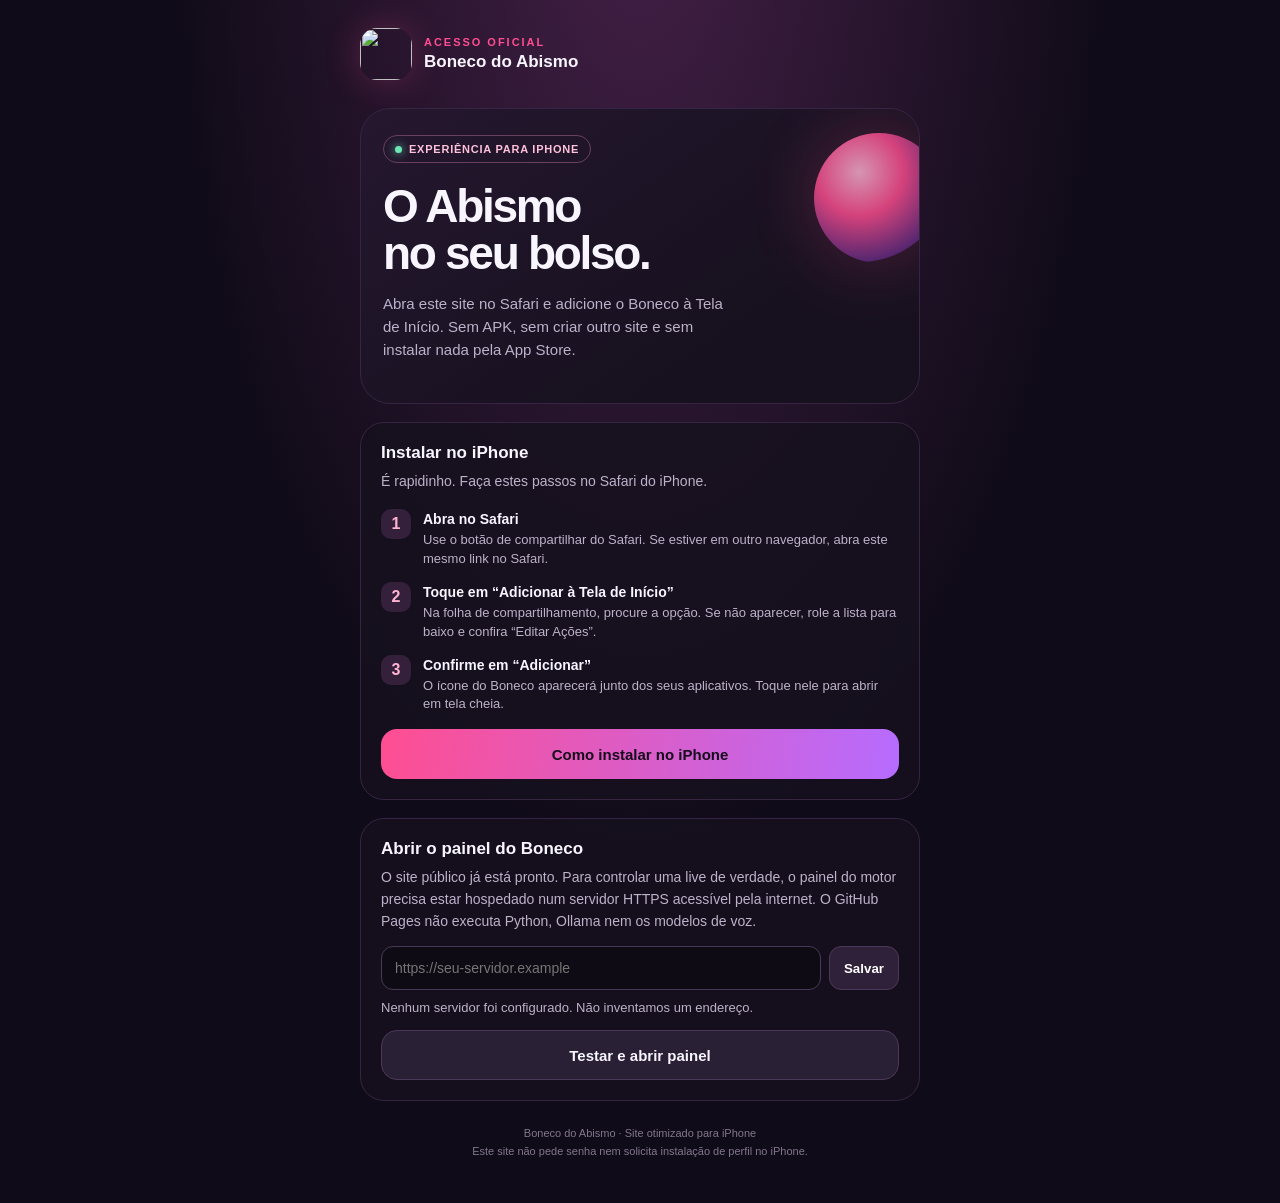
==== docs/index.html @ c37daca3 "Add iPhone-ready GitHub Pages website" ====
<!doctype html>
<html lang="pt-BR">
<head>
<meta charset="utf-8">
<meta name="viewport" content="width=device-width, initial-scale=1, viewport-fit=cover">
<meta name="theme-color" content="#100b18">
<meta name="description" content="Boneco do Abismo — acesso para iPhone, instalação na Tela de Início e painel web.">
<meta name="apple-mobile-web-app-capable" content="yes">
<meta name="apple-mobile-web-app-status-bar-style" content="black-translucent">
<meta name="apple-mobile-web-app-title" content="Boneco Abismo">
<link rel="manifest" href="./manifest.webmanifest">
<link rel="icon" href="./icon.svg" type="image/svg+xml">
<link rel="apple-touch-icon" href="./icon.svg">
<title>Boneco do Abismo</title>
<style>
:root{color-scheme:dark;--bg:#100b18;--panel:#1b1427;--line:#352542;--pink:#ff4e91;--violet:#a78bfa;--text:#f8f5ff;--muted:#bcb2ca;--green:#6ee7b7}
*{box-sizing:border-box}html{min-height:100%;background:var(--bg)}body{margin:0;font-family:-apple-system,BlinkMacSystemFont,"Segoe UI",sans-serif;color:var(--text);background:radial-gradient(ellipse at 50% -10%,#442047 0,transparent 52%),var(--bg);min-height:100vh;padding:env(safe-area-inset-top) 18px env(safe-area-inset-bottom)}
main{max-width:560px;margin:0 auto;padding:28px 0 42px}.brand{display:flex;align-items:center;gap:12px;margin-bottom:28px}.logo{width:52px;height:52px;border-radius:17px;box-shadow:0 0 35px #ff4e9140}.eyebrow{font-size:11px;letter-spacing:.18em;color:var(--pink);font-weight:800;text-transform:uppercase}.brand h1{font-size:17px;margin:4px 0 0}.hero{border:1px solid var(--line);border-radius:30px;padding:26px 22px;background:linear-gradient(145deg,#25172f,#17111f 70%);overflow:hidden;position:relative}.orb{width:130px;height:130px;position:absolute;right:-25px;top:24px;border-radius:50%;background:radial-gradient(circle at 35% 30%,#ffb3d2,#ff4e91 35%,#642c83 72%,transparent 73%);filter:drop-shadow(0 0 35px #ff4e9150);opacity:.82}.hero h2{position:relative;font-size:clamp(32px,9vw,46px);line-height:1.02;letter-spacing:-.05em;margin:20px 0 12px;max-width:340px}.hero p{position:relative;color:var(--muted);line-height:1.55;font-size:15px;max-width:360px}.pill{display:inline-flex;align-items:center;gap:7px;padding:7px 11px;border:1px solid #69405d;border-radius:99px;color:#ffc1da;font-size:11px;font-weight:800;letter-spacing:.07em;text-transform:uppercase}.dot{width:7px;height:7px;background:var(--green);border-radius:50%;box-shadow:0 0 10px #6ee7b7}.section{margin-top:18px;padding:20px;border:1px solid var(--line);border-radius:24px;background:#17111fdd}.section h3{margin:0 0 8px;font-size:17px}.section p{margin:0;color:var(--muted);font-size:14px;line-height:1.55}.steps{display:grid;gap:13px;margin-top:17px}.step{display:flex;gap:12px;align-items:flex-start}.num{flex:none;width:30px;height:30px;border-radius:10px;display:grid;place-items:center;background:#35203b;color:#ffb4d2;font-weight:800}.step b{display:block;font-size:14px;margin:2px 0 4px}.step span{display:block;color:var(--muted);font-size:13px;line-height:1.45}.btn{width:100%;border:0;border-radius:16px;padding:15px 16px;font-weight:800;font-size:15px;cursor:pointer;background:linear-gradient(100deg,var(--pink),#b66cff);color:#160b1b;margin-top:15px;min-height:50px}.btn.secondary{background:#2a2036;color:var(--text);border:1px solid #4a3858}.field{display:flex;gap:8px;margin-top:14px}.field input{min-width:0;flex:1;background:#0f0b15;color:white;border:1px solid #4a3858;border-radius:12px;padding:13px;font-size:14px}.field button{border:1px solid #4a3858;background:#30213b;color:white;border-radius:12px;padding:0 14px;font-weight:700}.status{font-size:13px;margin-top:10px;color:var(--muted);overflow-wrap:anywhere}.status.ok{color:var(--green)}.status.err{color:#fda4af}.foot{text-align:center;color:#82778e;font-size:11px;line-height:1.6;margin:24px 8px 0}a{color:#ffc1da}.hidden{display:none!important}
</style>
</head>
<body>
<main>
<header class="brand"><img class="logo" src="./icon.svg" alt=""><div><div class="eyebrow">Acesso oficial</div><h1>Boneco do Abismo</h1></div></header>
<section class="hero"><div class="orb" aria-hidden="true"></div><span class="pill"><span class="dot"></span> Experiência para iPhone</span><h2>O Abismo<br>no seu bolso.</h2><p>Abra este site no Safari e adicione o Boneco à Tela de Início. Sem APK, sem criar outro site e sem instalar nada pela App Store.</p></section>
<section class="section"><h3>Instalar no iPhone</h3><p>É rapidinho. Faça estes passos no Safari do iPhone.</p><div class="steps"><div class="step"><div class="num">1</div><div><b>Abra no Safari</b><span>Use o botão de compartilhar do Safari. Se estiver em outro navegador, abra este mesmo link no Safari.</span></div></div><div class="step"><div class="num">2</div><div><b>Toque em “Adicionar à Tela de Início”</b><span>Na folha de compartilhamento, procure a opção. Se não aparecer, role a lista para baixo e confira “Editar Ações”.</span></div></div><div class="step"><div class="num">3</div><div><b>Confirme em “Adicionar”</b><span>O ícone do Boneco aparecerá junto dos seus aplicativos. Toque nele para abrir em tela cheia.</span></div></div></div><button id="share" class="btn">Como instalar no iPhone</button></section>
<section class="section"><h3>Abrir o painel do Boneco</h3><p>O site público já está pronto. Para controlar uma live de verdade, o painel do motor precisa estar hospedado num servidor HTTPS acessível pela internet. O GitHub Pages não executa Python, Ollama nem os modelos de voz.</p><div class="field"><input id="server" type="url" inputmode="url" placeholder="https://seu-servidor.example" aria-label="Endereço HTTPS do servidor"><button id="save">Salvar</button></div><div id="status" class="status" role="status">Nenhum servidor foi configurado. Não inventamos um endereço.</div><button id="open" class="btn secondary">Testar e abrir painel</button></section>
<div class="foot">Boneco do Abismo · Site otimizado para iPhone<br>Este site não pede senha nem solicita instalação de perfil no iPhone.</div>
</main>
<script>
const server=document.getElementById('server'),statusEl=document.getElementById('status');
function validUrl(v){try{const u=new URL(v);return u.protocol==='https:'&&u.hostname.includes('.')}catch{return false}}
try{server.value=localStorage.getItem('bonecoServer')||''}catch{}
function status(msg,kind=''){statusEl.textContent=msg;statusEl.className='status '+kind}
document.getElementById('save').addEventListener('click',()=>{const v=server.value.trim().replace(/\/$/,'');if(!validUrl(v)){status('Digite o endereço HTTPS real do servidor do Boneco.','err');return}try{localStorage.setItem('bonecoServer',v);server.value=v;status('Endereço salvo neste aparelho. Agora teste a conexão.','ok')}catch{status('Não foi possível salvar no navegador.','err')}});
document.getElementById('open').addEventListener('click',async()=>{const v=server.value.trim().replace(/\/$/,'');if(!validUrl(v)){status('Primeiro informe o endereço HTTPS real do servidor.','err');return}status('Testando a conexão…');try{const r=await fetch(v+'/',{mode:'cors',cache:'no-store'});if(!r.ok)throw new Error('O servidor respondeu HTTP '+r.status+'.');status('Servidor respondeu. Abrindo painel…','ok');location.href=v+'/'}catch(e){status('Não consegui confirmar a conexão. O servidor precisa estar online e permitir acesso pelo navegador. Detalhe: '+e.message,'err')}});
document.getElementById('share').addEventListener('click',()=>{alert('No Safari do iPhone: toque em Compartilhar (quadrado com seta para cima) → Adicionar à Tela de Início → Adicionar.');});
if('serviceWorker' in navigator){window.addEventListener('load',()=>navigator.serviceWorker.register('./sw.js').catch(()=>{}))}
</script>
</body></html>
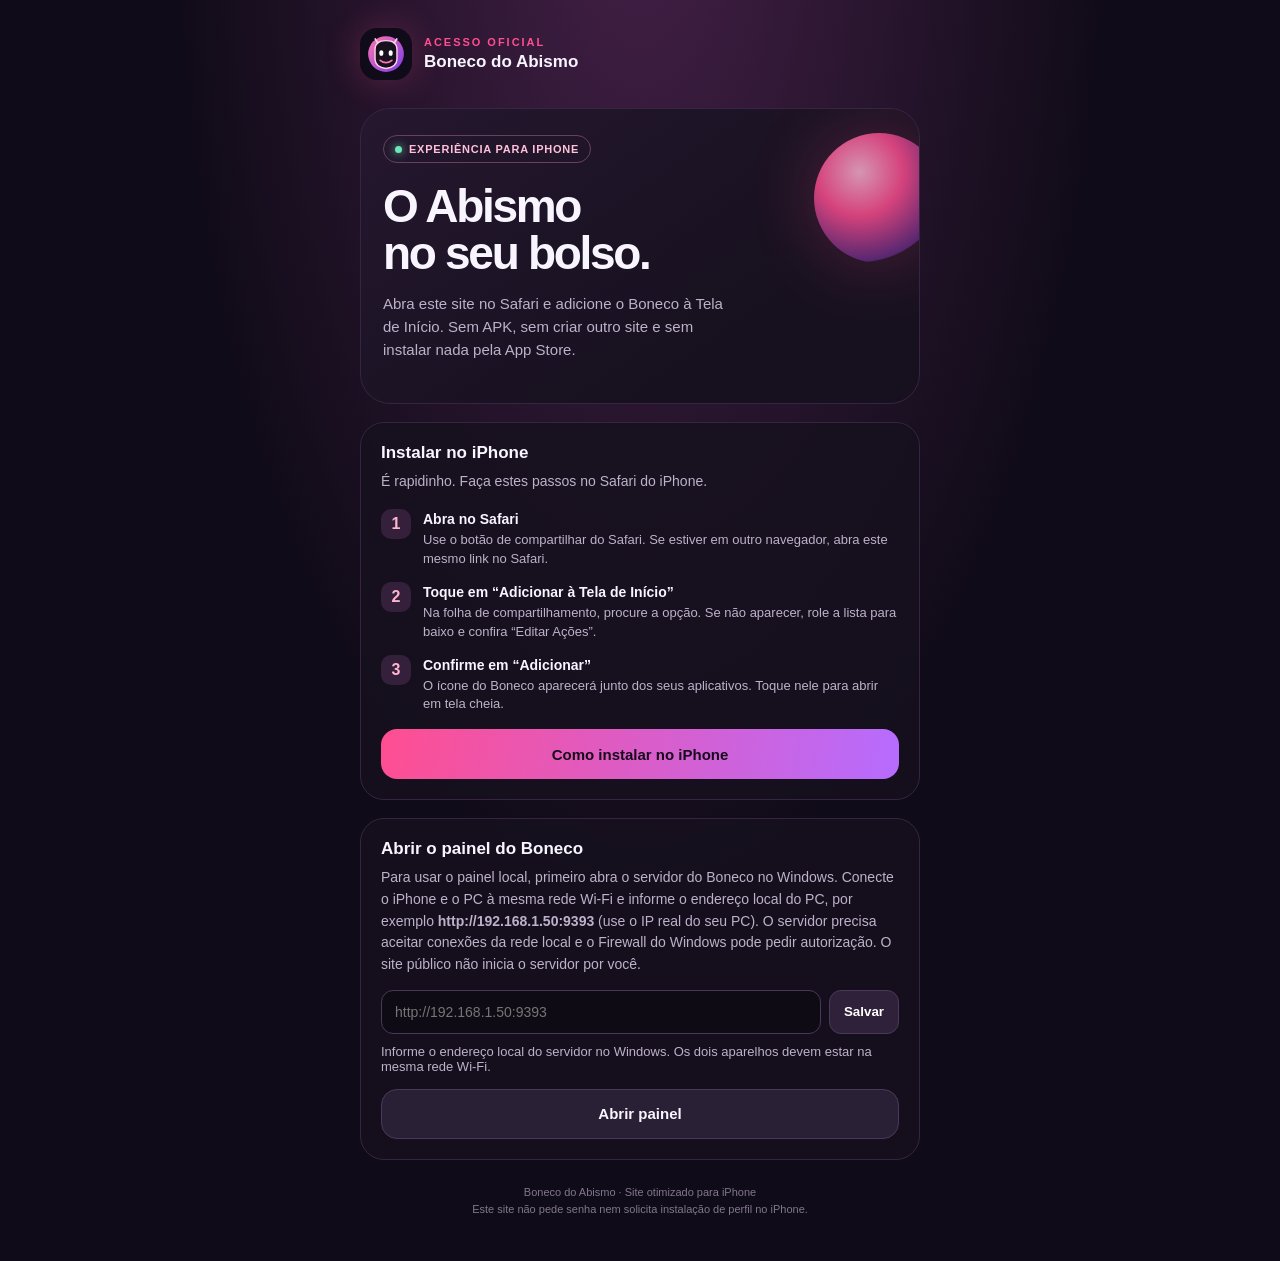
==== commit 11eacca8: "feat: support local Windows server access from iPhone" ====
--- a/docs/index.html
+++ b/docs/index.html
@@ -23,16 +23,16 @@
 <header class="brand"><img class="logo" src="./icon.svg" alt=""><div><div class="eyebrow">Acesso oficial</div><h1>Boneco do Abismo</h1></div></header>
 <section class="hero"><div class="orb" aria-hidden="true"></div><span class="pill"><span class="dot"></span> Experiência para iPhone</span><h2>O Abismo<br>no seu bolso.</h2><p>Abra este site no Safari e adicione o Boneco à Tela de Início. Sem APK, sem criar outro site e sem instalar nada pela App Store.</p></section>
 <section class="section"><h3>Instalar no iPhone</h3><p>É rapidinho. Faça estes passos no Safari do iPhone.</p><div class="steps"><div class="step"><div class="num">1</div><div><b>Abra no Safari</b><span>Use o botão de compartilhar do Safari. Se estiver em outro navegador, abra este mesmo link no Safari.</span></div></div><div class="step"><div class="num">2</div><div><b>Toque em “Adicionar à Tela de Início”</b><span>Na folha de compartilhamento, procure a opção. Se não aparecer, role a lista para baixo e confira “Editar Ações”.</span></div></div><div class="step"><div class="num">3</div><div><b>Confirme em “Adicionar”</b><span>O ícone do Boneco aparecerá junto dos seus aplicativos. Toque nele para abrir em tela cheia.</span></div></div></div><button id="share" class="btn">Como instalar no iPhone</button></section>
-<section class="section"><h3>Abrir o painel do Boneco</h3><p>O site público já está pronto. Para controlar uma live de verdade, o painel do motor precisa estar hospedado num servidor HTTPS acessível pela internet. O GitHub Pages não executa Python, Ollama nem os modelos de voz.</p><div class="field"><input id="server" type="url" inputmode="url" placeholder="https://seu-servidor.example" aria-label="Endereço HTTPS do servidor"><button id="save">Salvar</button></div><div id="status" class="status" role="status">Nenhum servidor foi configurado. Não inventamos um endereço.</div><button id="open" class="btn secondary">Testar e abrir painel</button></section>
+<section class="section"><h3>Abrir o painel do Boneco</h3><p>Para usar o painel local, primeiro abra o servidor do Boneco no Windows. Conecte o iPhone e o PC à mesma rede Wi-Fi e informe o endereço local do PC, por exemplo <b>http://192.168.1.50:9393</b> (use o IP real do seu PC). O servidor precisa aceitar conexões da rede local e o Firewall do Windows pode pedir autorização. O site público não inicia o servidor por você.</p><div class="field"><input id="server" type="url" inputmode="url" placeholder="http://192.168.1.50:9393" aria-label="Endereço local ou HTTPS do servidor"><button id="save">Salvar</button></div><div id="status" class="status" role="status">Informe o endereço local do servidor no Windows. Os dois aparelhos devem estar na mesma rede Wi-Fi.</div><button id="open" class="btn secondary">Abrir painel</button></section>
 <div class="foot">Boneco do Abismo · Site otimizado para iPhone<br>Este site não pede senha nem solicita instalação de perfil no iPhone.</div>
 </main>
 <script>
 const server=document.getElementById('server'),statusEl=document.getElementById('status');
-function validUrl(v){try{const u=new URL(v);return u.protocol==='https:'&&u.hostname.includes('.')}catch{return false}}
+function validUrl(v){try{const u=new URL(v);if(u.protocol==='https:')return u.hostname.includes('.');if(u.protocol!=='http:')return false;const h=u.hostname.toLowerCase();if(h.endsWith('.local'))return true;const p=h.split('.').map(Number);if(p.length!==4||p.some(n=>!Number.isInteger(n)||n<0||n>255))return false;return p[0]===10||(p[0]===192&&p[1]===168)||(p[0]===172&&p[1]>=16&&p[1]<=31)||(p[0]===127)||(p[0]===169&&p[1]===254)}catch{return false}}
 try{server.value=localStorage.getItem('bonecoServer')||''}catch{}
 function status(msg,kind=''){statusEl.textContent=msg;statusEl.className='status '+kind}
-document.getElementById('save').addEventListener('click',()=>{const v=server.value.trim().replace(/\/$/,'');if(!validUrl(v)){status('Digite o endereço HTTPS real do servidor do Boneco.','err');return}try{localStorage.setItem('bonecoServer',v);server.value=v;status('Endereço salvo neste aparelho. Agora teste a conexão.','ok')}catch{status('Não foi possível salvar no navegador.','err')}});
-document.getElementById('open').addEventListener('click',async()=>{const v=server.value.trim().replace(/\/$/,'');if(!validUrl(v)){status('Primeiro informe o endereço HTTPS real do servidor.','err');return}status('Testando a conexão…');try{const r=await fetch(v+'/',{mode:'cors',cache:'no-store'});if(!r.ok)throw new Error('O servidor respondeu HTTP '+r.status+'.');status('Servidor respondeu. Abrindo painel…','ok');location.href=v+'/'}catch(e){status('Não consegui confirmar a conexão. O servidor precisa estar online e permitir acesso pelo navegador. Detalhe: '+e.message,'err')}});
+document.getElementById('save').addEventListener('click',()=>{const v=server.value.trim().replace(/\/$/,'');if(!validUrl(v)){status('Digite um endereço HTTPS público ou o IP local do PC, como http://192.168.1.50:9393.','err');return}try{localStorage.setItem('bonecoServer',v);server.value=v;status('Endereço salvo neste aparelho. Agora teste a conexão.','ok')}catch{status('Não foi possível salvar no navegador.','err')}});
+document.getElementById('open').addEventListener('click',async()=>{const v=server.value.trim().replace(/\/$/,'');if(!validUrl(v)){status('Informe o endereço HTTPS público ou o IP local do PC.','err');return}if(v.startsWith('http://')){status('Abrindo o servidor local… Se o iPhone pedir permissão de rede local, permita.','ok');location.href=v+'/';return}status('Testando a conexão…');try{const r=await fetch(v+'/',{mode:'cors',cache:'no-store'});if(!r.ok)throw new Error('O servidor respondeu HTTP '+r.status+'.');status('Servidor respondeu. Abrindo painel…','ok');location.href=v+'/'}catch(e){status('Não consegui confirmar a conexão. Confira se o servidor está online e permite acesso pelo navegador. Detalhe: '+e.message,'err')}});
 document.getElementById('share').addEventListener('click',()=>{alert('No Safari do iPhone: toque em Compartilhar (quadrado com seta para cima) → Adicionar à Tela de Início → Adicionar.');});
 if('serviceWorker' in navigator){window.addEventListener('load',()=>navigator.serviceWorker.register('./sw.js').catch(()=>{}))}
 </script>
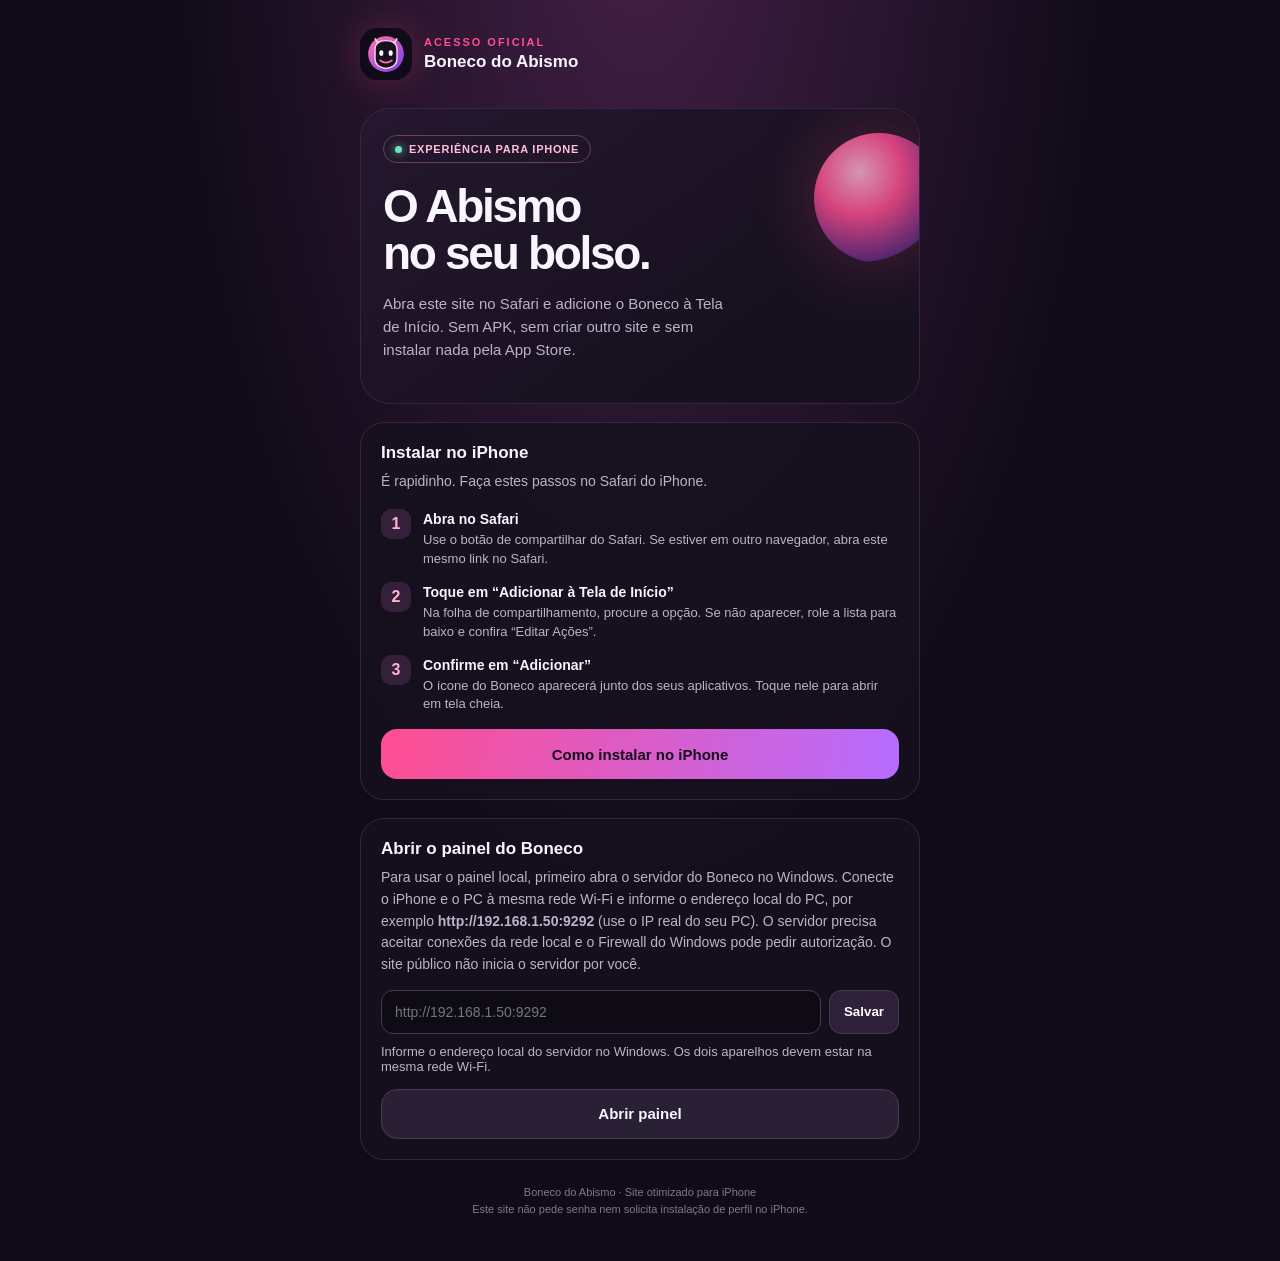
==== commit 34a82598: "fix: use actual Boneco server port in iPhone instructions" ====
--- a/docs/index.html
+++ b/docs/index.html
@@ -23,7 +23,7 @@
 <header class="brand"><img class="logo" src="./icon.svg" alt=""><div><div class="eyebrow">Acesso oficial</div><h1>Boneco do Abismo</h1></div></header>
 <section class="hero"><div class="orb" aria-hidden="true"></div><span class="pill"><span class="dot"></span> Experiência para iPhone</span><h2>O Abismo<br>no seu bolso.</h2><p>Abra este site no Safari e adicione o Boneco à Tela de Início. Sem APK, sem criar outro site e sem instalar nada pela App Store.</p></section>
 <section class="section"><h3>Instalar no iPhone</h3><p>É rapidinho. Faça estes passos no Safari do iPhone.</p><div class="steps"><div class="step"><div class="num">1</div><div><b>Abra no Safari</b><span>Use o botão de compartilhar do Safari. Se estiver em outro navegador, abra este mesmo link no Safari.</span></div></div><div class="step"><div class="num">2</div><div><b>Toque em “Adicionar à Tela de Início”</b><span>Na folha de compartilhamento, procure a opção. Se não aparecer, role a lista para baixo e confira “Editar Ações”.</span></div></div><div class="step"><div class="num">3</div><div><b>Confirme em “Adicionar”</b><span>O ícone do Boneco aparecerá junto dos seus aplicativos. Toque nele para abrir em tela cheia.</span></div></div></div><button id="share" class="btn">Como instalar no iPhone</button></section>
-<section class="section"><h3>Abrir o painel do Boneco</h3><p>Para usar o painel local, primeiro abra o servidor do Boneco no Windows. Conecte o iPhone e o PC à mesma rede Wi-Fi e informe o endereço local do PC, por exemplo <b>http://192.168.1.50:9393</b> (use o IP real do seu PC). O servidor precisa aceitar conexões da rede local e o Firewall do Windows pode pedir autorização. O site público não inicia o servidor por você.</p><div class="field"><input id="server" type="url" inputmode="url" placeholder="http://192.168.1.50:9393" aria-label="Endereço local ou HTTPS do servidor"><button id="save">Salvar</button></div><div id="status" class="status" role="status">Informe o endereço local do servidor no Windows. Os dois aparelhos devem estar na mesma rede Wi-Fi.</div><button id="open" class="btn secondary">Abrir painel</button></section>
+<section class="section"><h3>Abrir o painel do Boneco</h3><p>Para usar o painel local, primeiro abra o servidor do Boneco no Windows. Conecte o iPhone e o PC à mesma rede Wi-Fi e informe o endereço local do PC, por exemplo <b>http://192.168.1.50:9292</b> (use o IP real do seu PC). O servidor precisa aceitar conexões da rede local e o Firewall do Windows pode pedir autorização. O site público não inicia o servidor por você.</p><div class="field"><input id="server" type="url" inputmode="url" placeholder="http://192.168.1.50:9292" aria-label="Endereço local ou HTTPS do servidor"><button id="save">Salvar</button></div><div id="status" class="status" role="status">Informe o endereço local do servidor no Windows. Os dois aparelhos devem estar na mesma rede Wi-Fi.</div><button id="open" class="btn secondary">Abrir painel</button></section>
 <div class="foot">Boneco do Abismo · Site otimizado para iPhone<br>Este site não pede senha nem solicita instalação de perfil no iPhone.</div>
 </main>
 <script>
@@ -31,7 +31,7 @@
 function validUrl(v){try{const u=new URL(v);if(u.protocol==='https:')return u.hostname.includes('.');if(u.protocol!=='http:')return false;const h=u.hostname.toLowerCase();if(h.endsWith('.local'))return true;const p=h.split('.').map(Number);if(p.length!==4||p.some(n=>!Number.isInteger(n)||n<0||n>255))return false;return p[0]===10||(p[0]===192&&p[1]===168)||(p[0]===172&&p[1]>=16&&p[1]<=31)||(p[0]===127)||(p[0]===169&&p[1]===254)}catch{return false}}
 try{server.value=localStorage.getItem('bonecoServer')||''}catch{}
 function status(msg,kind=''){statusEl.textContent=msg;statusEl.className='status '+kind}
-document.getElementById('save').addEventListener('click',()=>{const v=server.value.trim().replace(/\/$/,'');if(!validUrl(v)){status('Digite um endereço HTTPS público ou o IP local do PC, como http://192.168.1.50:9393.','err');return}try{localStorage.setItem('bonecoServer',v);server.value=v;status('Endereço salvo neste aparelho. Agora teste a conexão.','ok')}catch{status('Não foi possível salvar no navegador.','err')}});
+document.getElementById('save').addEventListener('click',()=>{const v=server.value.trim().replace(/\/$/,'');if(!validUrl(v)){status('Digite um endereço HTTPS público ou o IP local do PC, como http://192.168.1.50:9292.','err');return}try{localStorage.setItem('bonecoServer',v);server.value=v;status('Endereço salvo neste aparelho. Agora teste a conexão.','ok')}catch{status('Não foi possível salvar no navegador.','err')}});
 document.getElementById('open').addEventListener('click',async()=>{const v=server.value.trim().replace(/\/$/,'');if(!validUrl(v)){status('Informe o endereço HTTPS público ou o IP local do PC.','err');return}if(v.startsWith('http://')){status('Abrindo o servidor local… Se o iPhone pedir permissão de rede local, permita.','ok');location.href=v+'/';return}status('Testando a conexão…');try{const r=await fetch(v+'/',{mode:'cors',cache:'no-store'});if(!r.ok)throw new Error('O servidor respondeu HTTP '+r.status+'.');status('Servidor respondeu. Abrindo painel…','ok');location.href=v+'/'}catch(e){status('Não consegui confirmar a conexão. Confira se o servidor está online e permite acesso pelo navegador. Detalhe: '+e.message,'err')}});
 document.getElementById('share').addEventListener('click',()=>{alert('No Safari do iPhone: toque em Compartilhar (quadrado com seta para cima) → Adicionar à Tela de Início → Adicionar.');});
 if('serviceWorker' in navigator){window.addEventListener('load',()=>navigator.serviceWorker.register('./sw.js').catch(()=>{}))}
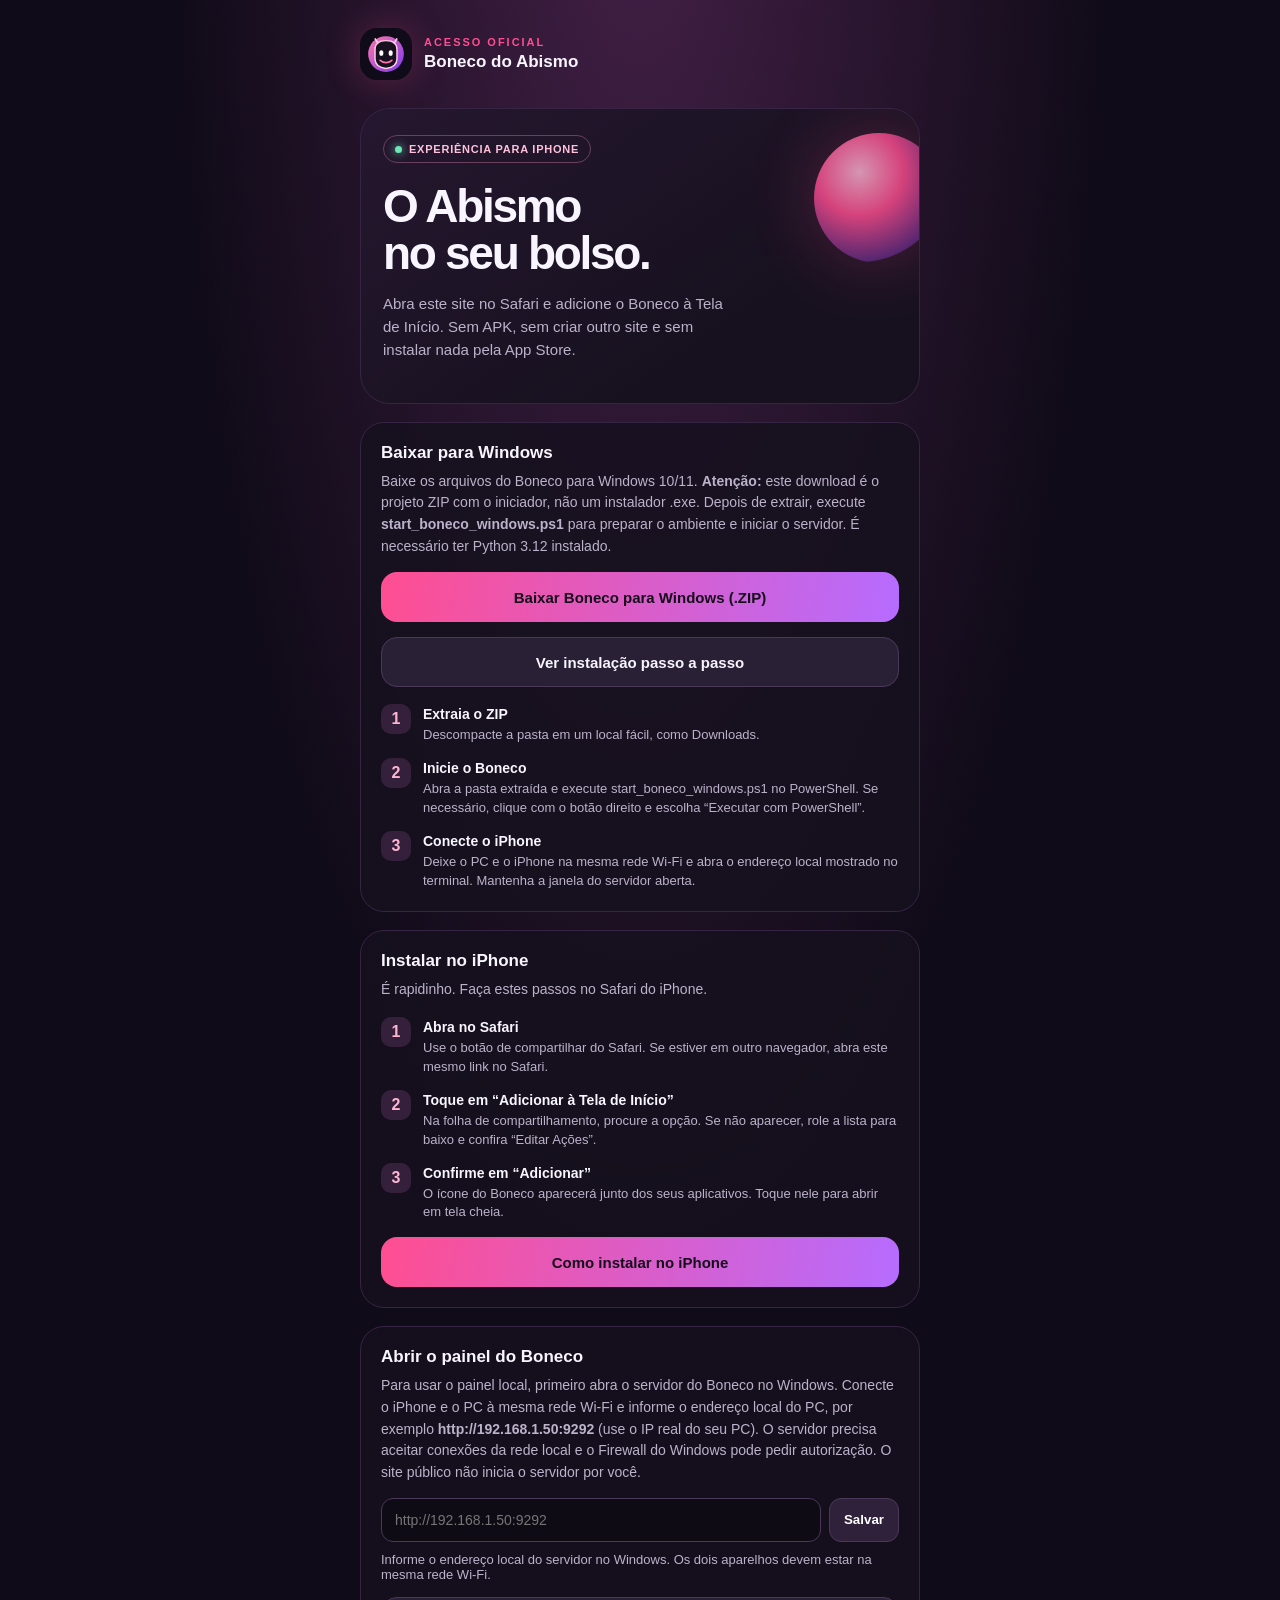
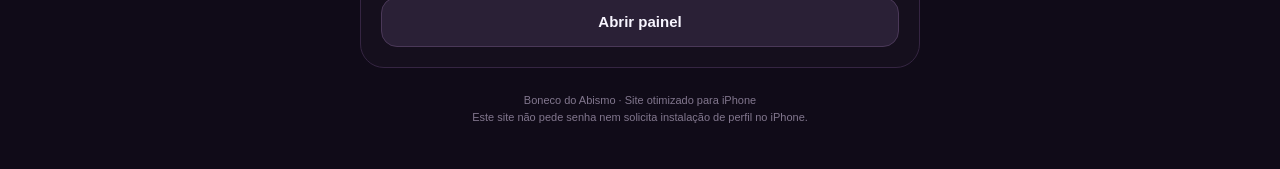
==== commit 3933701d: "site: add Windows Boneco download and setup steps" ====
--- a/docs/index.html
+++ b/docs/index.html
@@ -22,6 +22,7 @@
 <main>
 <header class="brand"><img class="logo" src="./icon.svg" alt=""><div><div class="eyebrow">Acesso oficial</div><h1>Boneco do Abismo</h1></div></header>
 <section class="hero"><div class="orb" aria-hidden="true"></div><span class="pill"><span class="dot"></span> Experiência para iPhone</span><h2>O Abismo<br>no seu bolso.</h2><p>Abra este site no Safari e adicione o Boneco à Tela de Início. Sem APK, sem criar outro site e sem instalar nada pela App Store.</p></section>
+<section class="section"><h3>Baixar para Windows</h3><p>Baixe os arquivos do Boneco para Windows 10/11. <b>Atenção:</b> este download é o projeto ZIP com o iniciador, não um instalador .exe. Depois de extrair, execute <b>start_boneco_windows.ps1</b> para preparar o ambiente e iniciar o servidor. É necessário ter Python 3.12 instalado.</p><a class="btn" href="https://github.com/Pablo672-sys/Live-do-Abismo-Thiago-Reyeres2/archive/refs/heads/main.zip" style="display:flex;align-items:center;justify-content:center;text-decoration:none">Baixar Boneco para Windows (.ZIP)</a><a class="btn secondary" href="https://github.com/Pablo672-sys/Live-do-Abismo-Thiago-Reyeres2/blob/main/docs/COMO-CRIAR-O-SERVIDOR.md" style="display:flex;align-items:center;justify-content:center;text-decoration:none">Ver instalação passo a passo</a><div class="steps"><div class="step"><div class="num">1</div><div><b>Extraia o ZIP</b><span>Descompacte a pasta em um local fácil, como Downloads.</span></div></div><div class="step"><div class="num">2</div><div><b>Inicie o Boneco</b><span>Abra a pasta extraída e execute start_boneco_windows.ps1 no PowerShell. Se necessário, clique com o botão direito e escolha “Executar com PowerShell”.</span></div></div><div class="step"><div class="num">3</div><div><b>Conecte o iPhone</b><span>Deixe o PC e o iPhone na mesma rede Wi-Fi e abra o endereço local mostrado no terminal. Mantenha a janela do servidor aberta.</span></div></div></div></section>
 <section class="section"><h3>Instalar no iPhone</h3><p>É rapidinho. Faça estes passos no Safari do iPhone.</p><div class="steps"><div class="step"><div class="num">1</div><div><b>Abra no Safari</b><span>Use o botão de compartilhar do Safari. Se estiver em outro navegador, abra este mesmo link no Safari.</span></div></div><div class="step"><div class="num">2</div><div><b>Toque em “Adicionar à Tela de Início”</b><span>Na folha de compartilhamento, procure a opção. Se não aparecer, role a lista para baixo e confira “Editar Ações”.</span></div></div><div class="step"><div class="num">3</div><div><b>Confirme em “Adicionar”</b><span>O ícone do Boneco aparecerá junto dos seus aplicativos. Toque nele para abrir em tela cheia.</span></div></div></div><button id="share" class="btn">Como instalar no iPhone</button></section>
 <section class="section"><h3>Abrir o painel do Boneco</h3><p>Para usar o painel local, primeiro abra o servidor do Boneco no Windows. Conecte o iPhone e o PC à mesma rede Wi-Fi e informe o endereço local do PC, por exemplo <b>http://192.168.1.50:9292</b> (use o IP real do seu PC). O servidor precisa aceitar conexões da rede local e o Firewall do Windows pode pedir autorização. O site público não inicia o servidor por você.</p><div class="field"><input id="server" type="url" inputmode="url" placeholder="http://192.168.1.50:9292" aria-label="Endereço local ou HTTPS do servidor"><button id="save">Salvar</button></div><div id="status" class="status" role="status">Informe o endereço local do servidor no Windows. Os dois aparelhos devem estar na mesma rede Wi-Fi.</div><button id="open" class="btn secondary">Abrir painel</button></section>
 <div class="foot">Boneco do Abismo · Site otimizado para iPhone<br>Este site não pede senha nem solicita instalação de perfil no iPhone.</div>
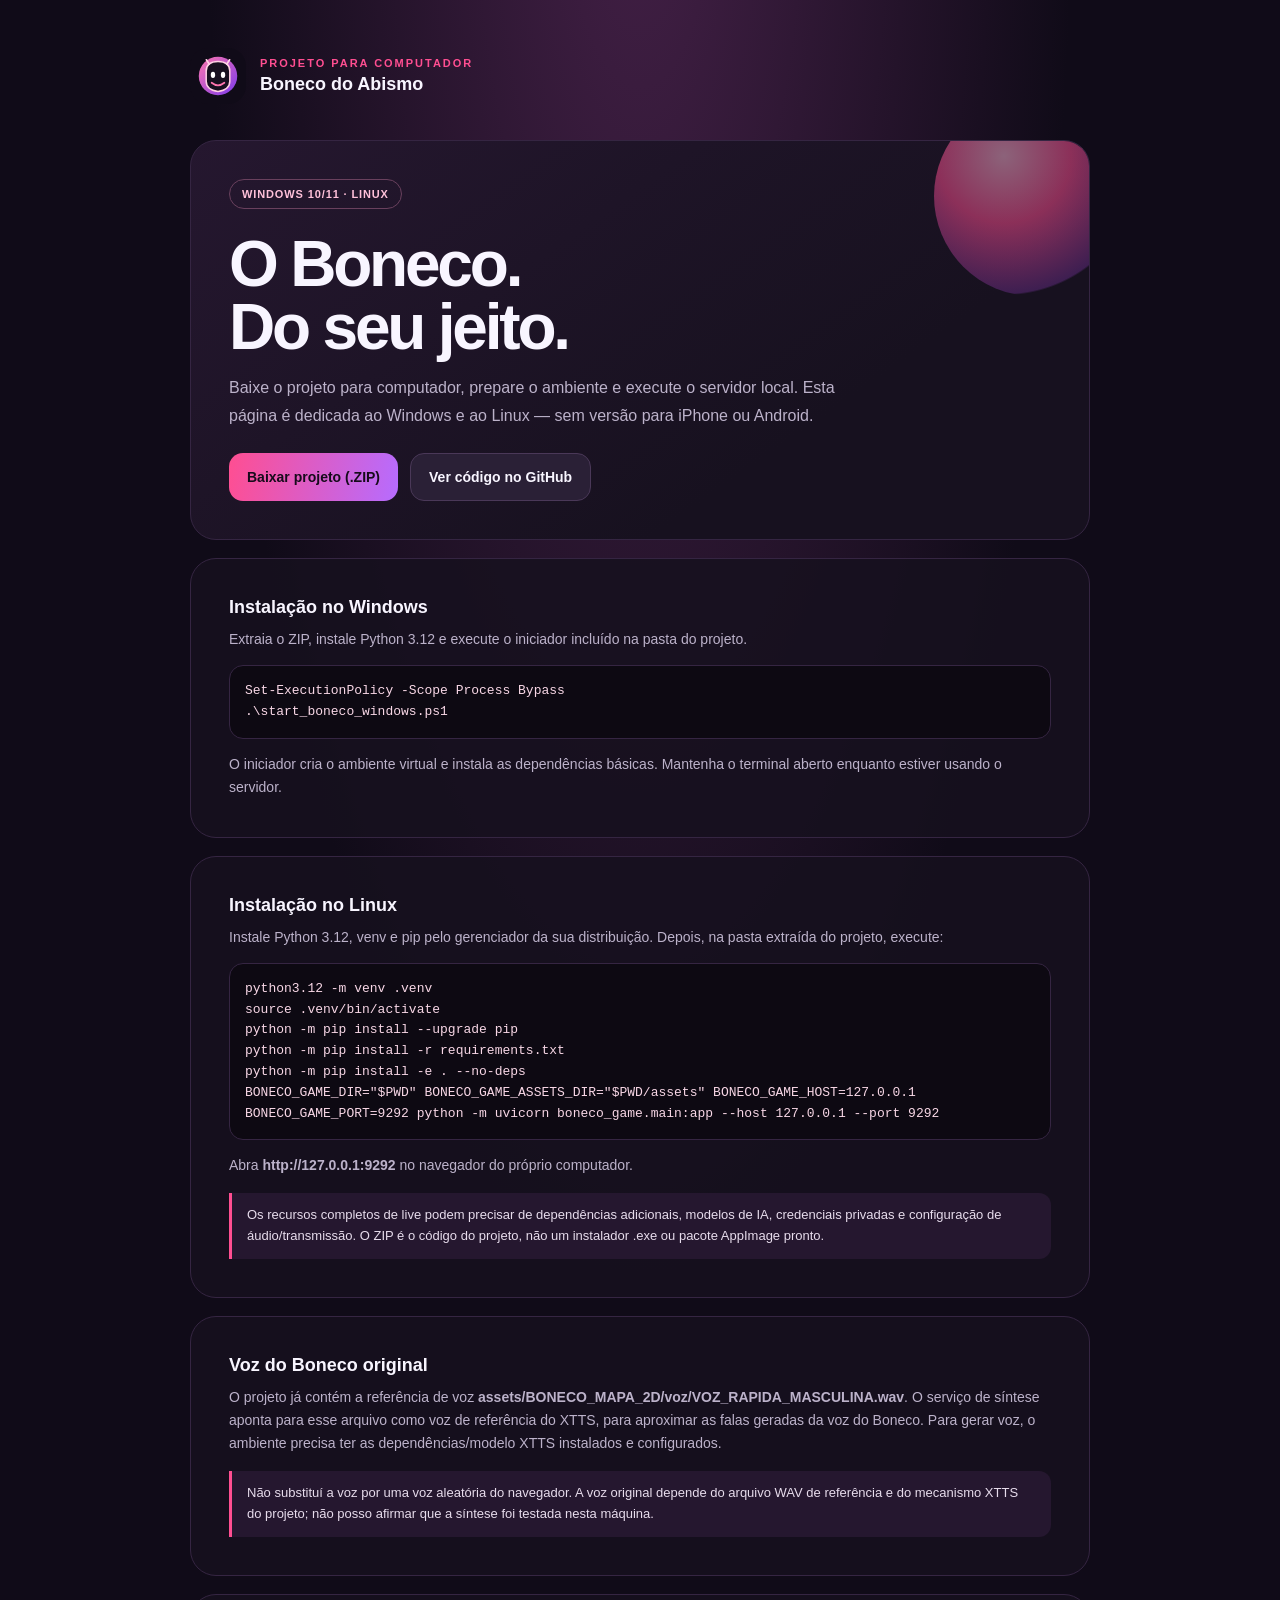
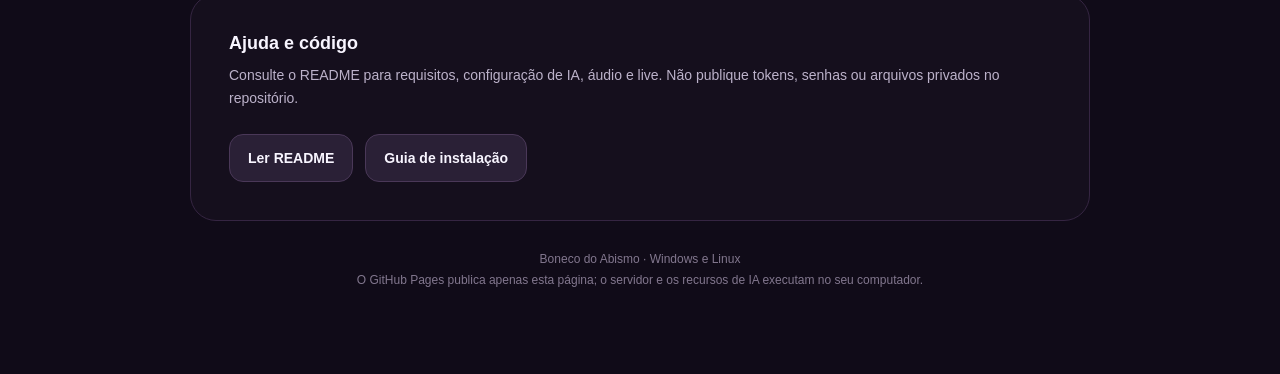
==== commit c5485c8f: "site: focus on Windows/Linux and original Boneco voice" ====
--- a/docs/index.html
+++ b/docs/index.html
@@ -2,39 +2,28 @@
 <html lang="pt-BR">
 <head>
 <meta charset="utf-8">
-<meta name="viewport" content="width=device-width, initial-scale=1, viewport-fit=cover">
+<meta name="viewport" content="width=device-width, initial-scale=1">
 <meta name="theme-color" content="#100b18">
-<meta name="description" content="Boneco do Abismo — acesso para iPhone, instalação na Tela de Início e painel web.">
-<meta name="apple-mobile-web-app-capable" content="yes">
-<meta name="apple-mobile-web-app-status-bar-style" content="black-translucent">
-<meta name="apple-mobile-web-app-title" content="Boneco Abismo">
-<link rel="manifest" href="./manifest.webmanifest">
-<link rel="icon" href="./icon.svg" type="image/svg+xml">
-<link rel="apple-touch-icon" href="./icon.svg">
-<title>Boneco do Abismo</title>
+<meta name="description" content="Boneco do Abismo para Windows e Linux: projeto, voz e instruções de instalação.">
+<title>Boneco do Abismo — Windows e Linux</title>
 <style>
 :root{color-scheme:dark;--bg:#100b18;--panel:#1b1427;--line:#352542;--pink:#ff4e91;--violet:#a78bfa;--text:#f8f5ff;--muted:#bcb2ca;--green:#6ee7b7}
-*{box-sizing:border-box}html{min-height:100%;background:var(--bg)}body{margin:0;font-family:-apple-system,BlinkMacSystemFont,"Segoe UI",sans-serif;color:var(--text);background:radial-gradient(ellipse at 50% -10%,#442047 0,transparent 52%),var(--bg);min-height:100vh;padding:env(safe-area-inset-top) 18px env(safe-area-inset-bottom)}
-main{max-width:560px;margin:0 auto;padding:28px 0 42px}.brand{display:flex;align-items:center;gap:12px;margin-bottom:28px}.logo{width:52px;height:52px;border-radius:17px;box-shadow:0 0 35px #ff4e9140}.eyebrow{font-size:11px;letter-spacing:.18em;color:var(--pink);font-weight:800;text-transform:uppercase}.brand h1{font-size:17px;margin:4px 0 0}.hero{border:1px solid var(--line);border-radius:30px;padding:26px 22px;background:linear-gradient(145deg,#25172f,#17111f 70%);overflow:hidden;position:relative}.orb{width:130px;height:130px;position:absolute;right:-25px;top:24px;border-radius:50%;background:radial-gradient(circle at 35% 30%,#ffb3d2,#ff4e91 35%,#642c83 72%,transparent 73%);filter:drop-shadow(0 0 35px #ff4e9150);opacity:.82}.hero h2{position:relative;font-size:clamp(32px,9vw,46px);line-height:1.02;letter-spacing:-.05em;margin:20px 0 12px;max-width:340px}.hero p{position:relative;color:var(--muted);line-height:1.55;font-size:15px;max-width:360px}.pill{display:inline-flex;align-items:center;gap:7px;padding:7px 11px;border:1px solid #69405d;border-radius:99px;color:#ffc1da;font-size:11px;font-weight:800;letter-spacing:.07em;text-transform:uppercase}.dot{width:7px;height:7px;background:var(--green);border-radius:50%;box-shadow:0 0 10px #6ee7b7}.section{margin-top:18px;padding:20px;border:1px solid var(--line);border-radius:24px;background:#17111fdd}.section h3{margin:0 0 8px;font-size:17px}.section p{margin:0;color:var(--muted);font-size:14px;line-height:1.55}.steps{display:grid;gap:13px;margin-top:17px}.step{display:flex;gap:12px;align-items:flex-start}.num{flex:none;width:30px;height:30px;border-radius:10px;display:grid;place-items:center;background:#35203b;color:#ffb4d2;font-weight:800}.step b{display:block;font-size:14px;margin:2px 0 4px}.step span{display:block;color:var(--muted);font-size:13px;line-height:1.45}.btn{width:100%;border:0;border-radius:16px;padding:15px 16px;font-weight:800;font-size:15px;cursor:pointer;background:linear-gradient(100deg,var(--pink),#b66cff);color:#160b1b;margin-top:15px;min-height:50px}.btn.secondary{background:#2a2036;color:var(--text);border:1px solid #4a3858}.field{display:flex;gap:8px;margin-top:14px}.field input{min-width:0;flex:1;background:#0f0b15;color:white;border:1px solid #4a3858;border-radius:12px;padding:13px;font-size:14px}.field button{border:1px solid #4a3858;background:#30213b;color:white;border-radius:12px;padding:0 14px;font-weight:700}.status{font-size:13px;margin-top:10px;color:var(--muted);overflow-wrap:anywhere}.status.ok{color:var(--green)}.status.err{color:#fda4af}.foot{text-align:center;color:#82778e;font-size:11px;line-height:1.6;margin:24px 8px 0}a{color:#ffc1da}.hidden{display:none!important}
+*{box-sizing:border-box}body{margin:0;background:radial-gradient(ellipse at 50% -10%,#442047 0,transparent 48%),var(--bg);font-family:Inter,Segoe UI,Arial,sans-serif;color:var(--text);min-height:100vh;padding:24px}
+main{max-width:900px;margin:auto;padding:24px 0 60px}.brand{display:flex;align-items:center;gap:14px;margin-bottom:36px}.logo{width:56px;height:56px;border-radius:18px}.eyebrow{font-size:11px;letter-spacing:.18em;color:var(--pink);font-weight:800;text-transform:uppercase}.brand h1{font-size:18px;margin:5px 0 0}.hero,.section{border:1px solid var(--line);border-radius:26px;background:#17111fdd;padding:clamp(22px,5vw,38px);margin-top:18px}.hero{background:linear-gradient(145deg,#25172f,#17111f 70%);position:relative;overflow:hidden}.hero:after{content:"";position:absolute;width:200px;height:200px;right:-45px;top:-45px;border-radius:50%;background:radial-gradient(circle at 35% 30%,#ffb3d2,#ff4e91 35%,#642c83 72%,transparent 73%);opacity:.5}.pill{display:inline-block;border:1px solid #69405d;border-radius:99px;padding:8px 12px;color:#ffc1da;font-size:11px;font-weight:800;letter-spacing:.08em;text-transform:uppercase;position:relative;z-index:1}.hero h2{position:relative;z-index:1;font-size:clamp(38px,8vw,64px);line-height:.98;letter-spacing:-.05em;margin:24px 0 16px;max-width:650px}.hero p{position:relative;z-index:1;color:var(--muted);line-height:1.7;font-size:16px;max-width:620px}.actions{display:flex;gap:12px;flex-wrap:wrap;margin-top:24px;position:relative;z-index:1}.btn{display:inline-flex;align-items:center;justify-content:center;text-decoration:none;border:0;border-radius:14px;padding:14px 18px;font-weight:800;font-size:14px;background:linear-gradient(100deg,var(--pink),#b66cff);color:#160b1b;min-height:48px}.btn.secondary{background:#2a2036;color:var(--text);border:1px solid #4a3858}.grid{display:grid;grid-template-columns:repeat(auto-fit,minmax(240px,1fr));gap:14px;margin-top:18px}.card{border:1px solid var(--line);background:#120d1a;border-radius:18px;padding:20px}.card h3,.section h3{margin:0 0 10px;font-size:18px}.card p,.section p{color:var(--muted);font-size:14px;line-height:1.65;margin:0}.tag{display:inline-block;font-size:11px;color:var(--green);font-weight:800;letter-spacing:.08em;margin-bottom:12px}pre{white-space:pre-wrap;overflow-wrap:anywhere;background:#0d0912;border:1px solid #352542;border-radius:14px;padding:15px;color:#f8d7e6;font-size:13px;line-height:1.6;margin:14px 0}.note{border-left:3px solid var(--pink);padding:12px 15px;background:#25172f;border-radius:0 12px 12px 0;color:#e7dcec;font-size:13px;line-height:1.6;margin-top:16px}.foot{text-align:center;color:#82778e;font-size:12px;line-height:1.7;margin:28px 8px 0}a.inline{color:#ffc1da}@media(max-width:520px){body{padding:15px}.actions .btn{width:100%}}
 </style>
 </head>
-<body>
-<main>
-<header class="brand"><img class="logo" src="./icon.svg" alt=""><div><div class="eyebrow">Acesso oficial</div><h1>Boneco do Abismo</h1></div></header>
-<section class="hero"><div class="orb" aria-hidden="true"></div><span class="pill"><span class="dot"></span> Experiência para iPhone</span><h2>O Abismo<br>no seu bolso.</h2><p>Abra este site no Safari e adicione o Boneco à Tela de Início. Sem APK, sem criar outro site e sem instalar nada pela App Store.</p></section>
-<section class="section"><h3>Baixar para Windows</h3><p>Baixe os arquivos do Boneco para Windows 10/11. <b>Atenção:</b> este download é o projeto ZIP com o iniciador, não um instalador .exe. Depois de extrair, execute <b>start_boneco_windows.ps1</b> para preparar o ambiente e iniciar o servidor. É necessário ter Python 3.12 instalado.</p><a class="btn" href="https://github.com/Pablo672-sys/Live-do-Abismo-Thiago-Reyeres2/archive/refs/heads/main.zip" style="display:flex;align-items:center;justify-content:center;text-decoration:none">Baixar Boneco para Windows (.ZIP)</a><a class="btn secondary" href="https://github.com/Pablo672-sys/Live-do-Abismo-Thiago-Reyeres2/blob/main/docs/COMO-CRIAR-O-SERVIDOR.md" style="display:flex;align-items:center;justify-content:center;text-decoration:none">Ver instalação passo a passo</a><div class="steps"><div class="step"><div class="num">1</div><div><b>Extraia o ZIP</b><span>Descompacte a pasta em um local fácil, como Downloads.</span></div></div><div class="step"><div class="num">2</div><div><b>Inicie o Boneco</b><span>Abra a pasta extraída e execute start_boneco_windows.ps1 no PowerShell. Se necessário, clique com o botão direito e escolha “Executar com PowerShell”.</span></div></div><div class="step"><div class="num">3</div><div><b>Conecte o iPhone</b><span>Deixe o PC e o iPhone na mesma rede Wi-Fi e abra o endereço local mostrado no terminal. Mantenha a janela do servidor aberta.</span></div></div></div></section>
-<section class="section"><h3>Instalar no iPhone</h3><p>É rapidinho. Faça estes passos no Safari do iPhone.</p><div class="steps"><div class="step"><div class="num">1</div><div><b>Abra no Safari</b><span>Use o botão de compartilhar do Safari. Se estiver em outro navegador, abra este mesmo link no Safari.</span></div></div><div class="step"><div class="num">2</div><div><b>Toque em “Adicionar à Tela de Início”</b><span>Na folha de compartilhamento, procure a opção. Se não aparecer, role a lista para baixo e confira “Editar Ações”.</span></div></div><div class="step"><div class="num">3</div><div><b>Confirme em “Adicionar”</b><span>O ícone do Boneco aparecerá junto dos seus aplicativos. Toque nele para abrir em tela cheia.</span></div></div></div><button id="share" class="btn">Como instalar no iPhone</button></section>
-<section class="section"><h3>Abrir o painel do Boneco</h3><p>Para usar o painel local, primeiro abra o servidor do Boneco no Windows. Conecte o iPhone e o PC à mesma rede Wi-Fi e informe o endereço local do PC, por exemplo <b>http://192.168.1.50:9292</b> (use o IP real do seu PC). O servidor precisa aceitar conexões da rede local e o Firewall do Windows pode pedir autorização. O site público não inicia o servidor por você.</p><div class="field"><input id="server" type="url" inputmode="url" placeholder="http://192.168.1.50:9292" aria-label="Endereço local ou HTTPS do servidor"><button id="save">Salvar</button></div><div id="status" class="status" role="status">Informe o endereço local do servidor no Windows. Os dois aparelhos devem estar na mesma rede Wi-Fi.</div><button id="open" class="btn secondary">Abrir painel</button></section>
-<div class="foot">Boneco do Abismo · Site otimizado para iPhone<br>Este site não pede senha nem solicita instalação de perfil no iPhone.</div>
-</main>
-<script>
-const server=document.getElementById('server'),statusEl=document.getElementById('status');
-function validUrl(v){try{const u=new URL(v);if(u.protocol==='https:')return u.hostname.includes('.');if(u.protocol!=='http:')return false;const h=u.hostname.toLowerCase();if(h.endsWith('.local'))return true;const p=h.split('.').map(Number);if(p.length!==4||p.some(n=>!Number.isInteger(n)||n<0||n>255))return false;return p[0]===10||(p[0]===192&&p[1]===168)||(p[0]===172&&p[1]>=16&&p[1]<=31)||(p[0]===127)||(p[0]===169&&p[1]===254)}catch{return false}}
-try{server.value=localStorage.getItem('bonecoServer')||''}catch{}
-function status(msg,kind=''){statusEl.textContent=msg;statusEl.className='status '+kind}
-document.getElementById('save').addEventListener('click',()=>{const v=server.value.trim().replace(/\/$/,'');if(!validUrl(v)){status('Digite um endereço HTTPS público ou o IP local do PC, como http://192.168.1.50:9292.','err');return}try{localStorage.setItem('bonecoServer',v);server.value=v;status('Endereço salvo neste aparelho. Agora teste a conexão.','ok')}catch{status('Não foi possível salvar no navegador.','err')}});
-document.getElementById('open').addEventListener('click',async()=>{const v=server.value.trim().replace(/\/$/,'');if(!validUrl(v)){status('Informe o endereço HTTPS público ou o IP local do PC.','err');return}if(v.startsWith('http://')){status('Abrindo o servidor local… Se o iPhone pedir permissão de rede local, permita.','ok');location.href=v+'/';return}status('Testando a conexão…');try{const r=await fetch(v+'/',{mode:'cors',cache:'no-store'});if(!r.ok)throw new Error('O servidor respondeu HTTP '+r.status+'.');status('Servidor respondeu. Abrindo painel…','ok');location.href=v+'/'}catch(e){status('Não consegui confirmar a conexão. Confira se o servidor está online e permite acesso pelo navegador. Detalhe: '+e.message,'err')}});
-document.getElementById('share').addEventListener('click',()=>{alert('No Safari do iPhone: toque em Compartilhar (quadrado com seta para cima) → Adicionar à Tela de Início → Adicionar.');});
-if('serviceWorker' in navigator){window.addEventListener('load',()=>navigator.serviceWorker.register('./sw.js').catch(()=>{}))}
-</script>
-</body></html>+<body><main>
+<header class="brand"><img class="logo" src="./icon.svg" alt=""><div><div class="eyebrow">Projeto para computador</div><h1>Boneco do Abismo</h1></div></header>
+<section class="hero"><span class="pill">Windows 10/11 · Linux</span><h2>O Boneco.<br>Do seu jeito.</h2><p>Baixe o projeto para computador, prepare o ambiente e execute o servidor local. Esta página é dedicada ao Windows e ao Linux — sem versão para iPhone ou Android.</p><div class="actions"><a class="btn" href="https://github.com/Pablo672-sys/Live-do-Abismo-Thiago-Reyeres2/archive/refs/heads/main.zip">Baixar projeto (.ZIP)</a><a class="btn secondary" href="https://github.com/Pablo672-sys/Live-do-Abismo-Thiago-Reyeres2">Ver código no GitHub</a></div></section>
+<section class="section"><h3>Instalação no Windows</h3><p>Extraia o ZIP, instale Python 3.12 e execute o iniciador incluído na pasta do projeto.</p><pre>Set-ExecutionPolicy -Scope Process Bypass
+.\start_boneco_windows.ps1</pre><p>O iniciador cria o ambiente virtual e instala as dependências básicas. Mantenha o terminal aberto enquanto estiver usando o servidor.</p></section>
+<section class="section"><h3>Instalação no Linux</h3><p>Instale Python 3.12, venv e pip pelo gerenciador da sua distribuição. Depois, na pasta extraída do projeto, execute:</p><pre>python3.12 -m venv .venv
+source .venv/bin/activate
+python -m pip install --upgrade pip
+python -m pip install -r requirements.txt
+python -m pip install -e . --no-deps
+BONECO_GAME_DIR="$PWD" BONECO_GAME_ASSETS_DIR="$PWD/assets" BONECO_GAME_HOST=127.0.0.1 BONECO_GAME_PORT=9292 python -m uvicorn boneco_game.main:app --host 127.0.0.1 --port 9292</pre><p>Abra <b>http://127.0.0.1:9292</b> no navegador do próprio computador.</p><div class="note">Os recursos completos de live podem precisar de dependências adicionais, modelos de IA, credenciais privadas e configuração de áudio/transmissão. O ZIP é o código do projeto, não um instalador .exe ou pacote AppImage pronto.</div></section>
+<section class="section"><h3>Voz do Boneco original</h3><p>O projeto já contém a referência de voz <b>assets/BONECO_MAPA_2D/voz/VOZ_RAPIDA_MASCULINA.wav</b>. O serviço de síntese aponta para esse arquivo como voz de referência do XTTS, para aproximar as falas geradas da voz do Boneco. Para gerar voz, o ambiente precisa ter as dependências/modelo XTTS instalados e configurados.</p><div class="note">Não substituí a voz por uma voz aleatória do navegador. A voz original depende do arquivo WAV de referência e do mecanismo XTTS do projeto; não posso afirmar que a síntese foi testada nesta máquina.</div></section>
+<section class="section"><h3>Ajuda e código</h3><p>Consulte o README para requisitos, configuração de IA, áudio e live. Não publique tokens, senhas ou arquivos privados no repositório.</p><div class="actions"><a class="btn secondary" href="https://github.com/Pablo672-sys/Live-do-Abismo-Thiago-Reyeres2/blob/main/README.md">Ler README</a><a class="btn secondary" href="https://github.com/Pablo672-sys/Live-do-Abismo-Thiago-Reyeres2/blob/main/docs/COMO-CRIAR-O-SERVIDOR.md">Guia de instalação</a></div></section>
+<footer class="foot">Boneco do Abismo · Windows e Linux<br>O GitHub Pages publica apenas esta página; o servidor e os recursos de IA executam no seu computador.</footer>
+</main></body></html>
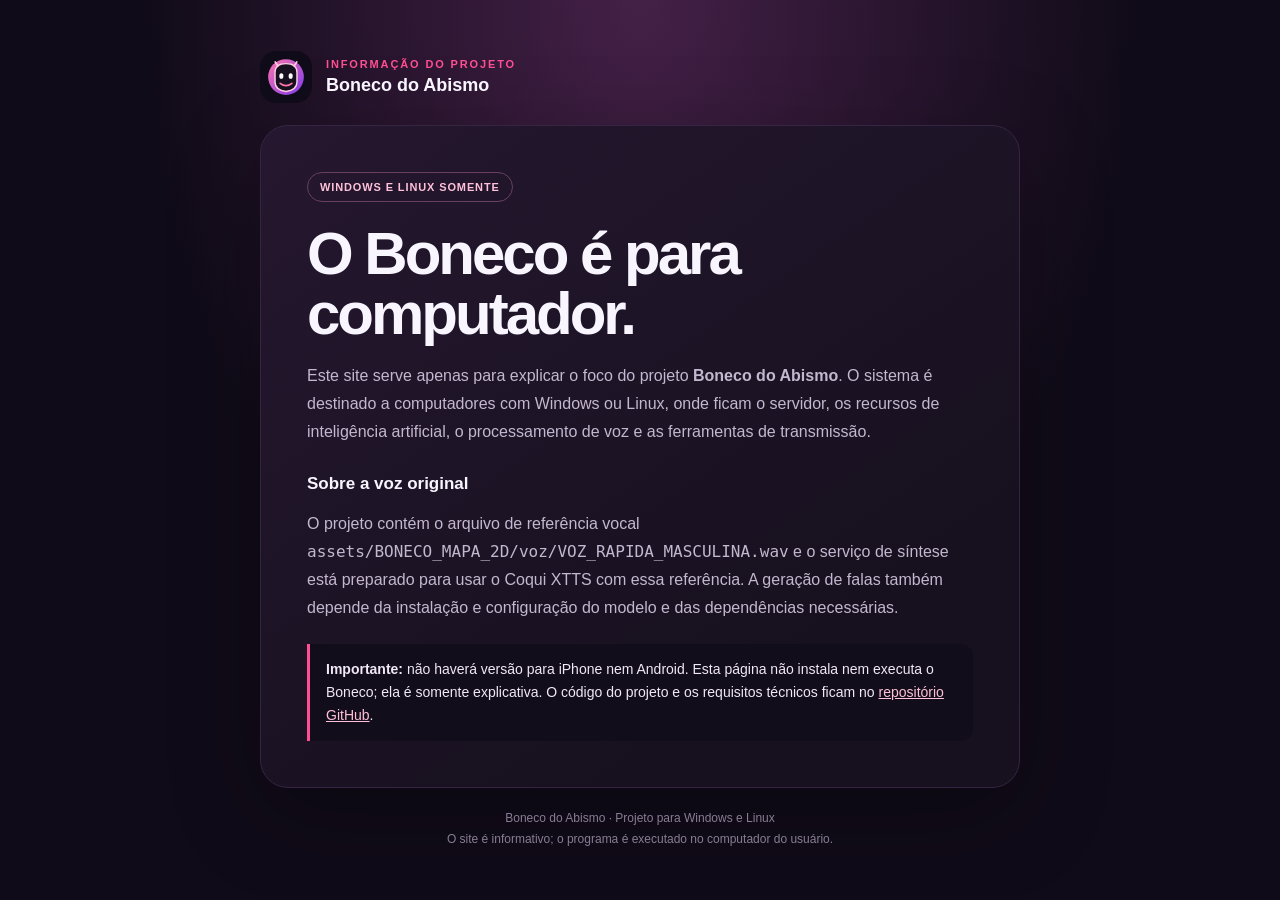
==== commit f73d2e33: "site: make homepage explanation-only for Windows and Linux" ====
--- a/docs/index.html
+++ b/docs/index.html
@@ -4,26 +4,23 @@
 <meta charset="utf-8">
 <meta name="viewport" content="width=device-width, initial-scale=1">
 <meta name="theme-color" content="#100b18">
-<meta name="description" content="Boneco do Abismo para Windows e Linux: projeto, voz e instruções de instalação.">
-<title>Boneco do Abismo — Windows e Linux</title>
+<meta name="description" content="Informações oficiais do projeto Boneco do Abismo para Windows e Linux.">
+<title>Boneco do Abismo — Informações</title>
 <style>
-:root{color-scheme:dark;--bg:#100b18;--panel:#1b1427;--line:#352542;--pink:#ff4e91;--violet:#a78bfa;--text:#f8f5ff;--muted:#bcb2ca;--green:#6ee7b7}
-*{box-sizing:border-box}body{margin:0;background:radial-gradient(ellipse at 50% -10%,#442047 0,transparent 48%),var(--bg);font-family:Inter,Segoe UI,Arial,sans-serif;color:var(--text);min-height:100vh;padding:24px}
-main{max-width:900px;margin:auto;padding:24px 0 60px}.brand{display:flex;align-items:center;gap:14px;margin-bottom:36px}.logo{width:56px;height:56px;border-radius:18px}.eyebrow{font-size:11px;letter-spacing:.18em;color:var(--pink);font-weight:800;text-transform:uppercase}.brand h1{font-size:18px;margin:5px 0 0}.hero,.section{border:1px solid var(--line);border-radius:26px;background:#17111fdd;padding:clamp(22px,5vw,38px);margin-top:18px}.hero{background:linear-gradient(145deg,#25172f,#17111f 70%);position:relative;overflow:hidden}.hero:after{content:"";position:absolute;width:200px;height:200px;right:-45px;top:-45px;border-radius:50%;background:radial-gradient(circle at 35% 30%,#ffb3d2,#ff4e91 35%,#642c83 72%,transparent 73%);opacity:.5}.pill{display:inline-block;border:1px solid #69405d;border-radius:99px;padding:8px 12px;color:#ffc1da;font-size:11px;font-weight:800;letter-spacing:.08em;text-transform:uppercase;position:relative;z-index:1}.hero h2{position:relative;z-index:1;font-size:clamp(38px,8vw,64px);line-height:.98;letter-spacing:-.05em;margin:24px 0 16px;max-width:650px}.hero p{position:relative;z-index:1;color:var(--muted);line-height:1.7;font-size:16px;max-width:620px}.actions{display:flex;gap:12px;flex-wrap:wrap;margin-top:24px;position:relative;z-index:1}.btn{display:inline-flex;align-items:center;justify-content:center;text-decoration:none;border:0;border-radius:14px;padding:14px 18px;font-weight:800;font-size:14px;background:linear-gradient(100deg,var(--pink),#b66cff);color:#160b1b;min-height:48px}.btn.secondary{background:#2a2036;color:var(--text);border:1px solid #4a3858}.grid{display:grid;grid-template-columns:repeat(auto-fit,minmax(240px,1fr));gap:14px;margin-top:18px}.card{border:1px solid var(--line);background:#120d1a;border-radius:18px;padding:20px}.card h3,.section h3{margin:0 0 10px;font-size:18px}.card p,.section p{color:var(--muted);font-size:14px;line-height:1.65;margin:0}.tag{display:inline-block;font-size:11px;color:var(--green);font-weight:800;letter-spacing:.08em;margin-bottom:12px}pre{white-space:pre-wrap;overflow-wrap:anywhere;background:#0d0912;border:1px solid #352542;border-radius:14px;padding:15px;color:#f8d7e6;font-size:13px;line-height:1.6;margin:14px 0}.note{border-left:3px solid var(--pink);padding:12px 15px;background:#25172f;border-radius:0 12px 12px 0;color:#e7dcec;font-size:13px;line-height:1.6;margin-top:16px}.foot{text-align:center;color:#82778e;font-size:12px;line-height:1.7;margin:28px 8px 0}a.inline{color:#ffc1da}@media(max-width:520px){body{padding:15px}.actions .btn{width:100%}}
+:root{color-scheme:dark;--bg:#100b18;--line:#352542;--pink:#ff4e91;--text:#f8f5ff;--muted:#c3b8cf}
+*{box-sizing:border-box}body{margin:0;min-height:100vh;padding:24px;display:grid;place-items:center;background:radial-gradient(ellipse at 50% 0,#442047 0,transparent 55%),var(--bg);font-family:Segoe UI,Arial,sans-serif;color:var(--text)}
+main{width:min(100%,760px)}.brand{display:flex;align-items:center;gap:14px;margin-bottom:22px}.logo{width:52px;height:52px;border-radius:16px}.eyebrow{font-size:11px;letter-spacing:.17em;color:var(--pink);font-weight:800;text-transform:uppercase}.brand h1{font-size:18px;margin:5px 0 0}.panel{border:1px solid var(--line);border-radius:28px;padding:clamp(24px,6vw,46px);background:linear-gradient(145deg,#25172f,#17111f 75%);box-shadow:0 25px 90px #0004}.tag{display:inline-block;border:1px solid #69405d;border-radius:99px;padding:8px 12px;color:#ffc1da;font-size:11px;font-weight:800;letter-spacing:.08em;text-transform:uppercase}.panel h2{font-size:clamp(36px,8vw,60px);line-height:1;letter-spacing:-.05em;margin:22px 0 18px}.panel p{font-size:16px;line-height:1.75;color:var(--muted)}.panel h3{margin:28px 0 8px;font-size:17px}.notice{margin-top:22px;border-left:3px solid var(--pink);padding:14px 16px;background:#120d1a;border-radius:0 12px 12px 0;color:#f1e7f5;line-height:1.65;font-size:14px}.footer{text-align:center;color:#887d94;font-size:12px;line-height:1.7;margin:20px 8px 0}a{color:#ffc1da}
 </style>
 </head>
 <body><main>
-<header class="brand"><img class="logo" src="./icon.svg" alt=""><div><div class="eyebrow">Projeto para computador</div><h1>Boneco do Abismo</h1></div></header>
-<section class="hero"><span class="pill">Windows 10/11 · Linux</span><h2>O Boneco.<br>Do seu jeito.</h2><p>Baixe o projeto para computador, prepare o ambiente e execute o servidor local. Esta página é dedicada ao Windows e ao Linux — sem versão para iPhone ou Android.</p><div class="actions"><a class="btn" href="https://github.com/Pablo672-sys/Live-do-Abismo-Thiago-Reyeres2/archive/refs/heads/main.zip">Baixar projeto (.ZIP)</a><a class="btn secondary" href="https://github.com/Pablo672-sys/Live-do-Abismo-Thiago-Reyeres2">Ver código no GitHub</a></div></section>
-<section class="section"><h3>Instalação no Windows</h3><p>Extraia o ZIP, instale Python 3.12 e execute o iniciador incluído na pasta do projeto.</p><pre>Set-ExecutionPolicy -Scope Process Bypass
-.\start_boneco_windows.ps1</pre><p>O iniciador cria o ambiente virtual e instala as dependências básicas. Mantenha o terminal aberto enquanto estiver usando o servidor.</p></section>
-<section class="section"><h3>Instalação no Linux</h3><p>Instale Python 3.12, venv e pip pelo gerenciador da sua distribuição. Depois, na pasta extraída do projeto, execute:</p><pre>python3.12 -m venv .venv
-source .venv/bin/activate
-python -m pip install --upgrade pip
-python -m pip install -r requirements.txt
-python -m pip install -e . --no-deps
-BONECO_GAME_DIR="$PWD" BONECO_GAME_ASSETS_DIR="$PWD/assets" BONECO_GAME_HOST=127.0.0.1 BONECO_GAME_PORT=9292 python -m uvicorn boneco_game.main:app --host 127.0.0.1 --port 9292</pre><p>Abra <b>http://127.0.0.1:9292</b> no navegador do próprio computador.</p><div class="note">Os recursos completos de live podem precisar de dependências adicionais, modelos de IA, credenciais privadas e configuração de áudio/transmissão. O ZIP é o código do projeto, não um instalador .exe ou pacote AppImage pronto.</div></section>
-<section class="section"><h3>Voz do Boneco original</h3><p>O projeto já contém a referência de voz <b>assets/BONECO_MAPA_2D/voz/VOZ_RAPIDA_MASCULINA.wav</b>. O serviço de síntese aponta para esse arquivo como voz de referência do XTTS, para aproximar as falas geradas da voz do Boneco. Para gerar voz, o ambiente precisa ter as dependências/modelo XTTS instalados e configurados.</p><div class="note">Não substituí a voz por uma voz aleatória do navegador. A voz original depende do arquivo WAV de referência e do mecanismo XTTS do projeto; não posso afirmar que a síntese foi testada nesta máquina.</div></section>
-<section class="section"><h3>Ajuda e código</h3><p>Consulte o README para requisitos, configuração de IA, áudio e live. Não publique tokens, senhas ou arquivos privados no repositório.</p><div class="actions"><a class="btn secondary" href="https://github.com/Pablo672-sys/Live-do-Abismo-Thiago-Reyeres2/blob/main/README.md">Ler README</a><a class="btn secondary" href="https://github.com/Pablo672-sys/Live-do-Abismo-Thiago-Reyeres2/blob/main/docs/COMO-CRIAR-O-SERVIDOR.md">Guia de instalação</a></div></section>
-<footer class="foot">Boneco do Abismo · Windows e Linux<br>O GitHub Pages publica apenas esta página; o servidor e os recursos de IA executam no seu computador.</footer>
+<header class="brand"><img class="logo" src="./icon.svg" alt=""><div><div class="eyebrow">Informação do projeto</div><h1>Boneco do Abismo</h1></div></header>
+<article class="panel">
+<span class="tag">Windows e Linux somente</span>
+<h2>O Boneco é para computador.</h2>
+<p>Este site serve apenas para explicar o foco do projeto <b>Boneco do Abismo</b>. O sistema é destinado a computadores com Windows ou Linux, onde ficam o servidor, os recursos de inteligência artificial, o processamento de voz e as ferramentas de transmissão.</p>
+<h3>Sobre a voz original</h3>
+<p>O projeto contém o arquivo de referência vocal <code>assets/BONECO_MAPA_2D/voz/VOZ_RAPIDA_MASCULINA.wav</code> e o serviço de síntese está preparado para usar o Coqui XTTS com essa referência. A geração de falas também depende da instalação e configuração do modelo e das dependências necessárias.</p>
+<div class="notice"><b>Importante:</b> não haverá versão para iPhone nem Android. Esta página não instala nem executa o Boneco; ela é somente explicativa. O código do projeto e os requisitos técnicos ficam no <a href="https://github.com/Pablo672-sys/Live-do-Abismo-Thiago-Reyeres2">repositório GitHub</a>.</div>
+</article>
+<footer class="footer">Boneco do Abismo · Projeto para Windows e Linux<br>O site é informativo; o programa é executado no computador do usuário.</footer>
 </main></body></html>
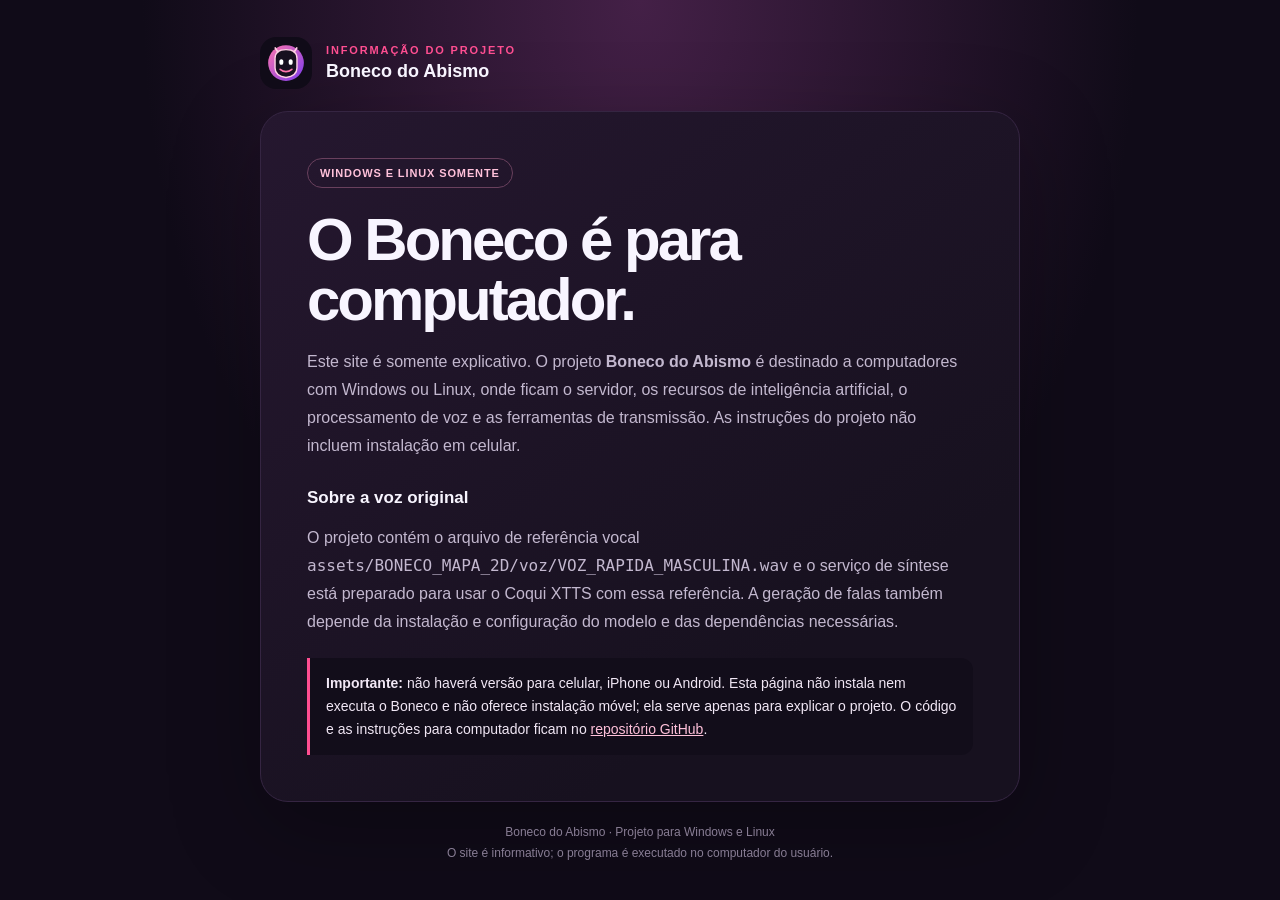
==== commit 14a56587: "Clarify desktop-only project website" ====
--- a/docs/index.html
+++ b/docs/index.html
@@ -17,10 +17,10 @@
 <article class="panel">
 <span class="tag">Windows e Linux somente</span>
 <h2>O Boneco é para computador.</h2>
-<p>Este site serve apenas para explicar o foco do projeto <b>Boneco do Abismo</b>. O sistema é destinado a computadores com Windows ou Linux, onde ficam o servidor, os recursos de inteligência artificial, o processamento de voz e as ferramentas de transmissão.</p>
+<p>Este site é somente explicativo. O projeto <b>Boneco do Abismo</b> é destinado a computadores com Windows ou Linux, onde ficam o servidor, os recursos de inteligência artificial, o processamento de voz e as ferramentas de transmissão. As instruções do projeto não incluem instalação em celular.</p>
 <h3>Sobre a voz original</h3>
 <p>O projeto contém o arquivo de referência vocal <code>assets/BONECO_MAPA_2D/voz/VOZ_RAPIDA_MASCULINA.wav</code> e o serviço de síntese está preparado para usar o Coqui XTTS com essa referência. A geração de falas também depende da instalação e configuração do modelo e das dependências necessárias.</p>
-<div class="notice"><b>Importante:</b> não haverá versão para iPhone nem Android. Esta página não instala nem executa o Boneco; ela é somente explicativa. O código do projeto e os requisitos técnicos ficam no <a href="https://github.com/Pablo672-sys/Live-do-Abismo-Thiago-Reyeres2">repositório GitHub</a>.</div>
+<div class="notice"><b>Importante:</b> não haverá versão para celular, iPhone ou Android. Esta página não instala nem executa o Boneco e não oferece instalação móvel; ela serve apenas para explicar o projeto. O código e as instruções para computador ficam no <a href="https://github.com/Pablo672-sys/Live-do-Abismo-Thiago-Reyeres2">repositório GitHub</a>.</div>
 </article>
 <footer class="footer">Boneco do Abismo · Projeto para Windows e Linux<br>O site é informativo; o programa é executado no computador do usuário.</footer>
 </main></body></html>
